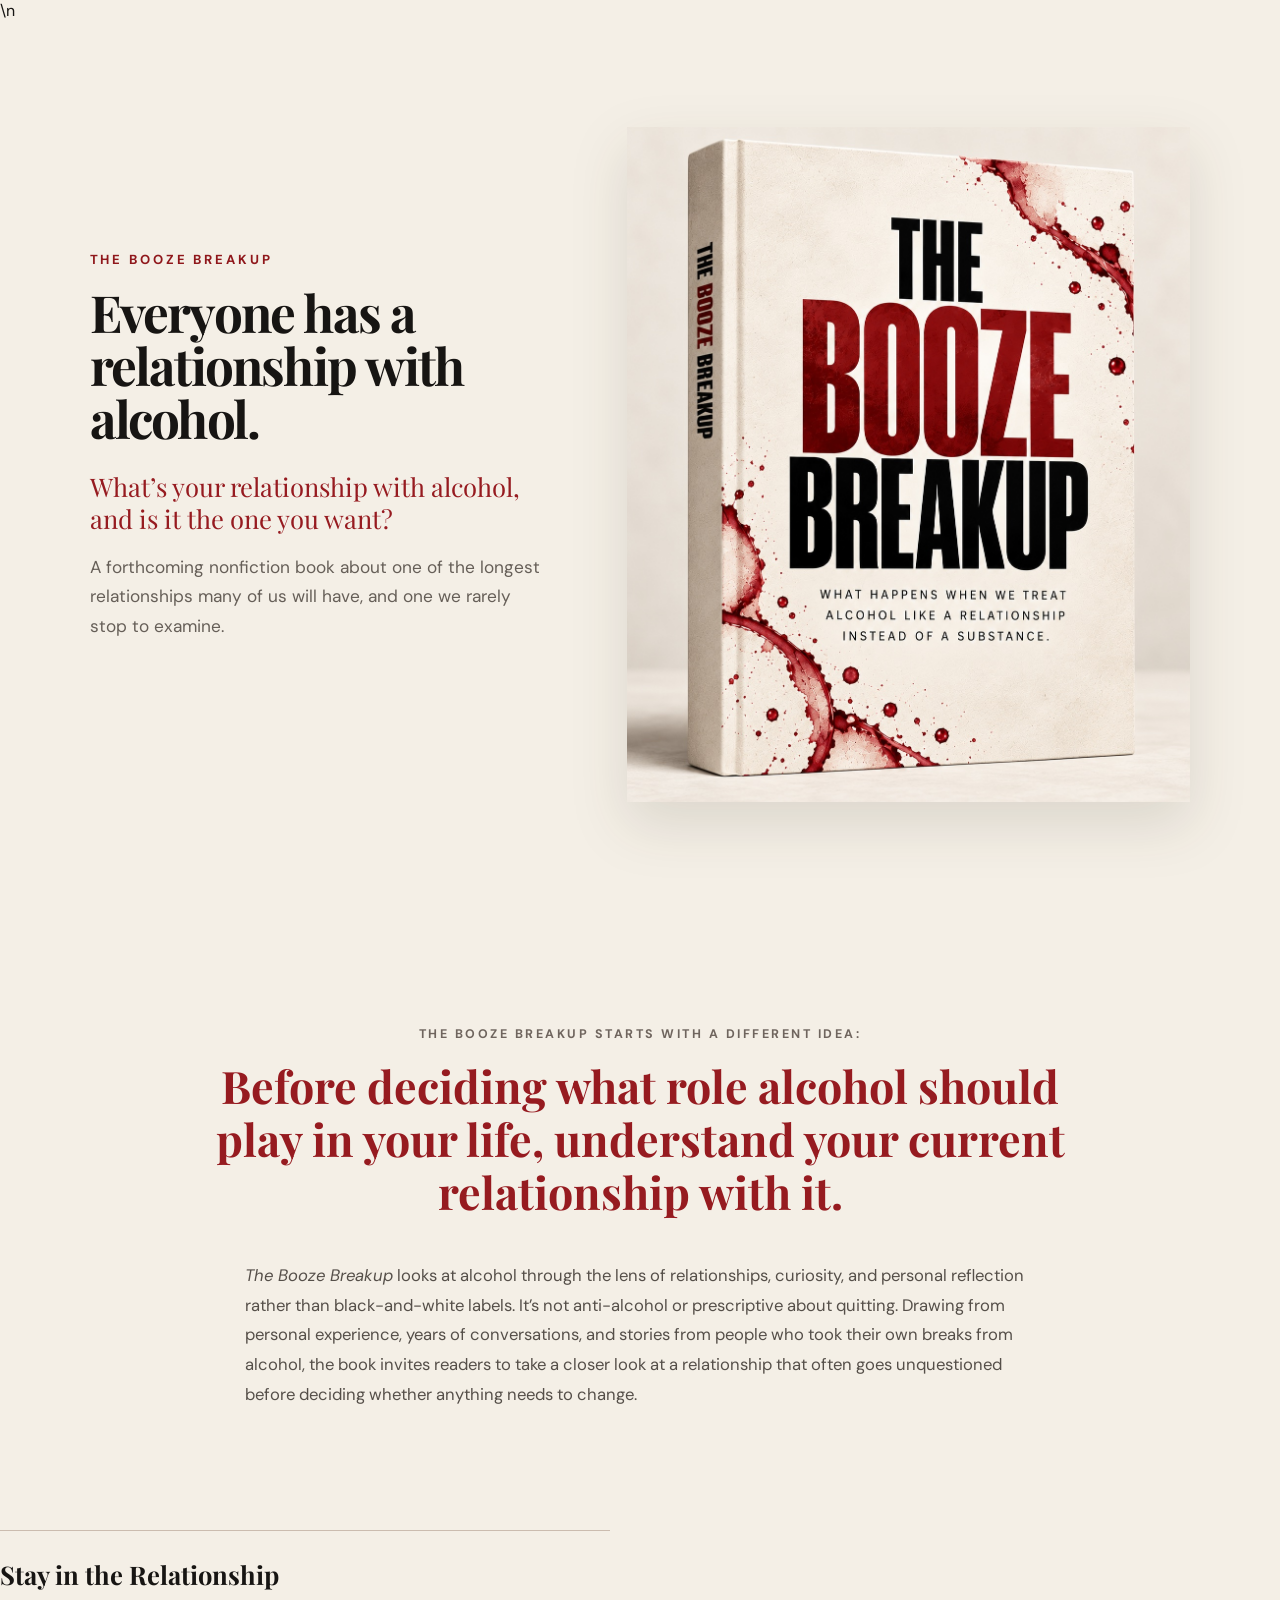
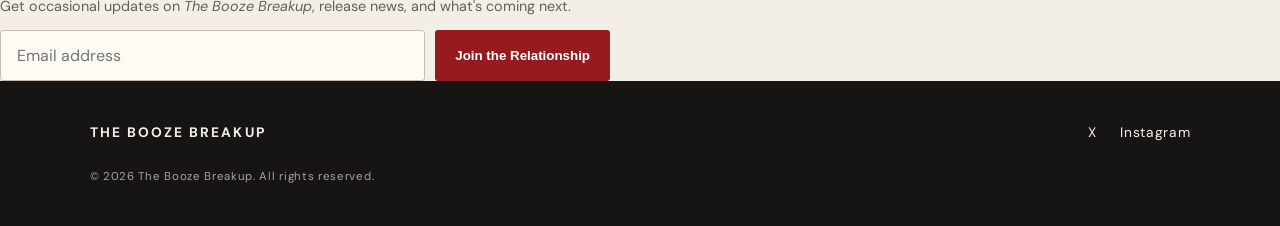
==== index.html @ 7f56605a "Add files via upload" ====
<!doctype html>
<html lang="en">
<head>
  <meta charset="utf-8">
  <meta name="viewport" content="width=device-width,initial-scale=1">
  <meta name="description" content="The Booze Breakup - What Happens When We Treat Alcohol Like a Relationship Instead of a Substance">
  <title>The Booze Breakup</title>
  <link rel="preconnect" href="https://fonts.googleapis.com">
  <link rel="preconnect" href="https://fonts.gstatic.com" crossorigin>
  <link href="https://fonts.googleapis.com/css2?family=DM+Sans:wght@400;500;600;700&family=Playfair+Display:ital,wght@0,600;1,600&display=swap" rel="stylesheet">
  <link rel="icon" type="image/png" href="favicon.png">\n  <link rel="stylesheet" href="styles.css">
</head>
<body>
  <main>
    <section class="hero">
      <div class="copy">
        <div class="eyebrow">THE BOOZE BREAKUP</div>
        <h1>Everyone has a relationship with alcohol.</h1>
        <p class="hero-question">What’s your relationship with alcohol, and is it the one you want?</p>
        <p class="dek">A forthcoming nonfiction book about one of the longest relationships many of us will have, and one we rarely stop to examine.</p>

      </div>

      <div class="bookwrap">
        <img src="book.jpg" alt="The Booze Breakup book concept">
      </div>
    </section>

    <section class="about">
      <div class="about-kicker">THE BOOZE BREAKUP STARTS WITH A DIFFERENT IDEA:</div>
      <h2>Before deciding what role alcohol should play in your life, understand your current relationship with it.</h2>
      <div class="bodycopy">
        <p><em>The Booze Breakup</em> looks at alcohol through the lens of relationships, curiosity, and personal reflection rather than black-and-white labels. It’s not anti-alcohol or prescriptive about quitting. Drawing from personal experience, years of conversations, and stories from people who took their own breaks from alcohol, the book invites readers to take a closer look at a relationship that often goes unquestioned before deciding whether anything needs to change.</p>
      </div>
    </section>

    <section class="signup-section">
      <div class="signup">
        <h2>Stay in the Relationship</h2>
        <p>Get occasional updates on <em>The Booze Breakup</em>, release news, and what's coming next.</p>
        <form id="signup-form" action="https://assets.mailerlite.com/jsonp/2660817/forms/199604704153437531/subscribe" method="post">
          <input type="email" name="fields[email]" placeholder="Email address" aria-label="Email address" required>
          <input type="hidden" name="ml-submit" value="1">
          <input type="hidden" name="anticsrf" value="true">
          <button type="submit">Join the Relationship</button>
        </form>
      </div>
    </section>
  </main>

  <footer>
    <div>THE BOOZE BREAKUP</div>
    <nav><a href="https://x.com/theboozebreakup">X</a><a href="https://www.instagram.com/theboozebreakup">Instagram</a></nav>
    <small>© 2026 The Booze Breakup. All rights reserved.</small>
  </footer>

  <script>
    const signupForm = document.getElementById('signup-form');

    signupForm.addEventListener('submit', async function (event) {
      event.preventDefault();

      const button = signupForm.querySelector('button[type="submit"]');
      button.disabled = true;
      button.textContent = 'Joining...';

      try {
        await fetch(signupForm.action, {
          method: 'POST',
          body: new FormData(signupForm),
          mode: 'no-cors'
        });

        window.location.href = '/success.html';
      } catch (error) {
        button.disabled = false;
        button.textContent = 'Join the Relationship';
        alert('Something went wrong. Please try again.');
      }
    });
  </script>
</body>
</html>
---- styles.css ----
*{box-sizing:border-box}html,body{margin:0}body{background:#f4efe6;color:#171513;font-family:'DM Sans',sans-serif}.hero{min-height:100vh;max-width:1440px;margin:auto;padding:64px 7vw 72px;display:grid;grid-template-columns:.9fr 1.1fr;align-items:center;gap:6vw}.copy{max-width:610px}.eyebrow{font-size:.82rem;font-weight:700;letter-spacing:.22em;color:#8f171b;margin-bottom:18px}.hero h1{font-family:'Playfair Display',serif;font-size:clamp(2.5rem,4vw,4.15rem);line-height:1.04;letter-spacing:-.035em;margin:0 0 24px}.dek{color:#665f58;max-width:590px;font-size:1.08rem;line-height:1.7;margin:0 0 42px}.bookwrap{text-align:center}.bookwrap img{width:min(100%,650px);max-height:82vh;object-fit:contain;filter:drop-shadow(0 22px 28px rgba(45,31,20,.12))}.signup{border-top:1px solid #cbbcaf;padding-top:26px;max-width:610px}.signup h2{font-family:'Playfair Display',serif;font-size:1.6rem;margin:0 0 6px}.signup p{color:#665f58;margin:0 0 15px;font-size:.9rem;white-space:nowrap}.signup form{display:flex;gap:10px}.signup input{flex:1;min-width:0;padding:14px 16px;border:1px solid #cbbcaf;background:#fffaf3;border-radius:3px;font:inherit}.signup input:focus{outline:2px solid rgba(150,27,32,.22);border-color:#961b20}.signup button{padding:14px 20px;border:0;border-radius:3px;background:#961b20;color:white;font-weight:700;cursor:pointer;white-space:nowrap}.about{padding:105px 7vw 120px;max-width:1040px;margin:auto;text-align:center}
.about-intro {
  font-size: 1.05rem;
  margin: 0 0 18px;
  color: #4b423d;
}
.about h2{font-family:'Playfair Display',serif;color:#961b20;font-size:clamp(2rem,4vw,3.35rem);line-height:1.18;margin:0 auto 42px;max-width:1040px}.bodycopy{max-width:790px;margin:0 auto;text-align:left;color:#554f49;line-height:1.8;font-size:1.04rem}.bodycopy p{margin:0 0 22px}.bodycopy p:last-child{margin-bottom:0}footer{background:#171513;color:#f4efe6;padding:42px 7vw;display:flex;align-items:center;gap:28px;flex-wrap:wrap;font-size:.86rem;letter-spacing:.05em}footer>div{font-weight:700;letter-spacing:.15em;margin-right:auto}footer nav{display:flex;gap:24px}footer a{color:#f4efe6;text-decoration:none}footer small{width:100%;color:#aaa29a}@media(max-width:900px){.signup p{white-space:normal}}@media(max-width:800px){.hero{grid-template-columns:1fr;padding:44px 24px 60px;gap:30px}.bookwrap{grid-row:1}.copy{grid-row:2;max-width:none}.bookwrap img{max-height:54vh}.hero h1{font-size:clamp(2.45rem,11vw,4rem)}.signup form{flex-direction:column}.signup p{white-space:normal}.about{padding:72px 24px 82px}.bodycopy{max-width:790px}footer{padding:38px 24px}}

@media(max-width:800px){.desktop-break{display:none}}

@media(min-width:801px){.about{max-width:1240px}.about h2{max-width:1240px;font-size:clamp(2rem,3.5vw,3.2rem)}.question-line{display:block;white-space:nowrap}}
@media(max-width:800px){.question-line{display:inline}.question-line+ .question-line:before{content:" "}}

/* V9: refined three-tier hero */
.hero-question{
  font-family:'Playfair Display',serif;
  color:#961b20;
  font-size:clamp(1.35rem,2vw,1.85rem);
  line-height:1.28;
  margin:0 0 18px;
  max-width:590px;
}
.about h2{max-width:900px}
@media(max-width:800px){
  .hero-question{font-size:clamp(1.3rem,6vw,1.7rem)}
}

/* V13: section-two eyebrow */
.about-kicker{font-size:.78rem;font-weight:700;letter-spacing:.2em;color:#6f655e;margin:0 0 18px;text-transform:uppercase}
@media(max-width:800px){.about-kicker{font-size:.72rem;line-height:1.5;margin-bottom:14px}}


/* Mobile refinement: preserves desktop layout */
@media(max-width:800px){
  .hero h1{
    font-size:clamp(2.15rem,9.5vw,3.35rem);
    line-height:1.02;
  }

  .hero-question{
    font-size:clamp(1.18rem,5.25vw,1.48rem);
    line-height:1.3;
  }

  .about h2{
    font-size:clamp(1.75rem,8.4vw,2.65rem);
    line-height:1.16;
    margin-bottom:32px;
  }

  .bodycopy{
    font-size:.96rem;
    line-height:1.65;
  }

  footer{
    gap:20px;
  }

  footer>div{
    width:100%;
    margin-right:0;
  }

  footer nav{
    gap:22px;
  }
}
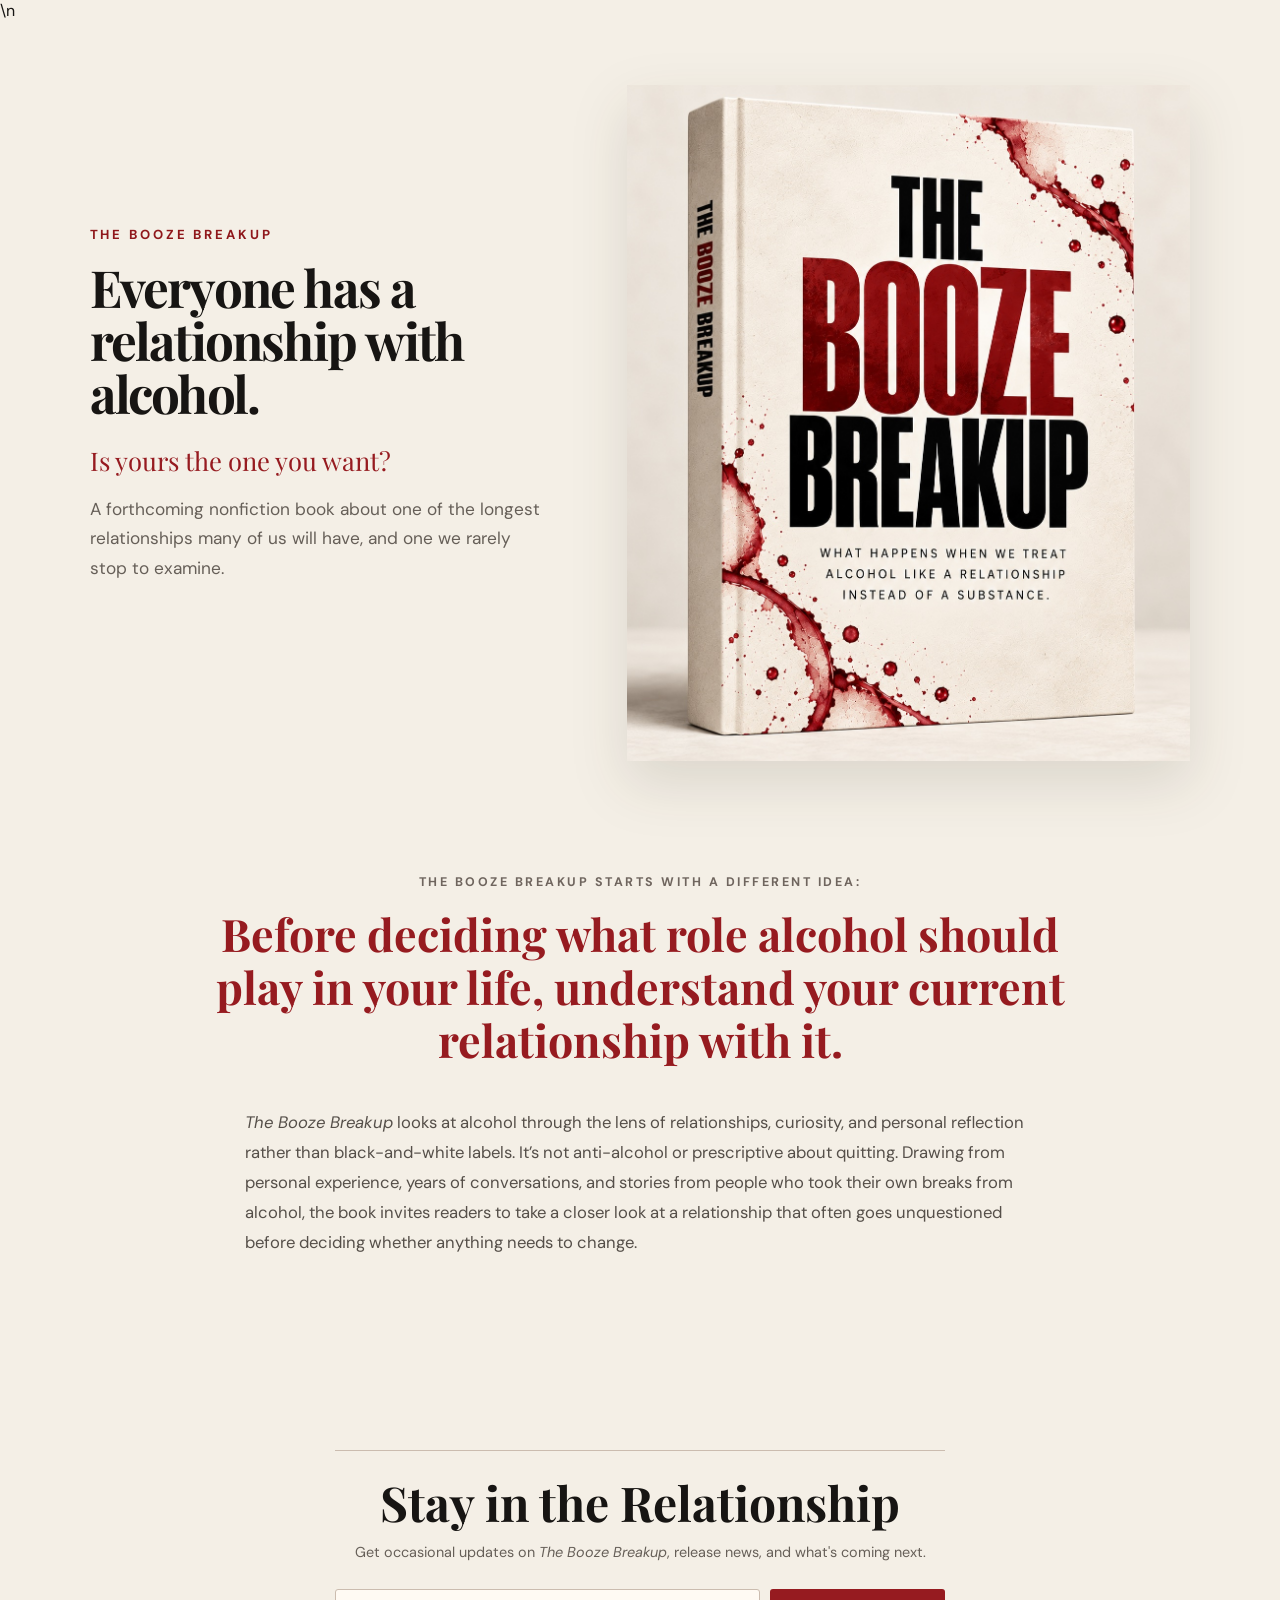
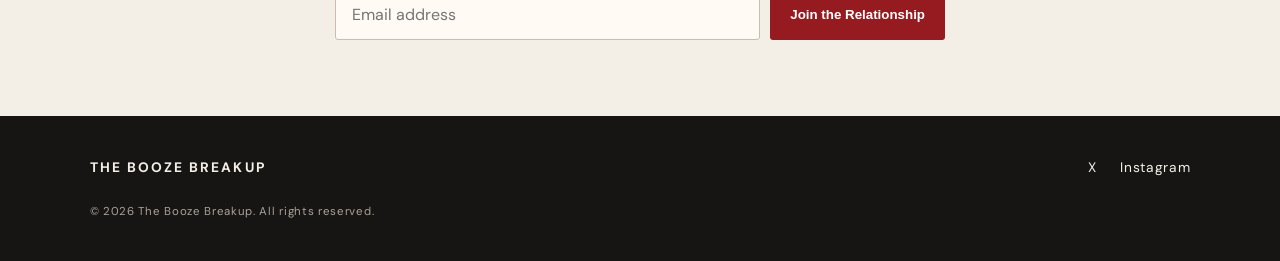
==== commit 62032c1f: "Add files via upload" ====
--- a/index.html
+++ b/index.html
@@ -16,7 +16,7 @@
       <div class="copy">
         <div class="eyebrow">THE BOOZE BREAKUP</div>
         <h1>Everyone has a relationship with alcohol.</h1>
-        <p class="hero-question">What’s your relationship with alcohol, and is it the one you want?</p>
+        <p class="hero-question">Is yours the one you want?</p>
         <p class="dek">A forthcoming nonfiction book about one of the longest relationships many of us will have, and one we rarely stop to examine.</p>
 
       </div>
--- a/styles.css
+++ b/styles.css
@@ -30,6 +30,20 @@
 @media(max-width:800px){.about-kicker{font-size:.72rem;line-height:1.5;margin-bottom:14px}}
 
 
+
+
+/* Reduce the desktop gap between the hero and second section */
+@media(min-width:801px){
+  .hero{
+    min-height:auto;
+    padding-bottom:54px;
+  }
+
+  .about{
+    padding-top:54px;
+  }
+}
+
 /* Mobile refinement: preserves desktop layout */
 @media(max-width:800px){
   .hero h1{
@@ -66,3 +80,122 @@
     gap:22px;
   }
 }
+
+
+/* Final signup section after the explanatory section */
+.signup-section{
+  padding:72px 24px 76px;
+  border-top:1px solid #cfc3b3;
+}
+
+.signup-section .signup{
+  width:min(760px,100%);
+  margin:0 auto;
+  text-align:center;
+}
+
+.signup-section .signup h2{
+  margin:0 0 14px;
+  font-size:clamp(2rem,4vw,3rem);
+  line-height:1.08;
+}
+
+.signup-section .signup p{
+  margin:0 auto 28px;
+  max-width:680px;
+}
+
+.signup-section .signup form{
+  width:min(620px,100%);
+  margin:0 auto;
+}
+
+@media(max-width:800px){
+  .signup-section{
+    padding:54px 24px 60px;
+  }
+
+  .signup-section .signup{
+    width:100%;
+    padding:0;
+  }
+
+  .signup-section .signup h2{
+    font-size:2rem;
+    line-height:1.08;
+    margin-bottom:14px;
+  }
+
+  .signup-section .signup p{
+    font-size:.98rem;
+    line-height:1.5;
+    margin-bottom:24px;
+  }
+
+  .signup-section .signup form{
+    width:100%;
+  }
+
+  .signup-section .signup input,
+  .signup-section .signup button{
+    width:100%;
+  }
+}
+
+
+/* Spacing cleanup */
+.signup-section{
+  border-top:0;
+}
+
+@media(max-width:800px){
+  /* Bring major sections closer together */
+  .hero{
+    padding-bottom:34px;
+  }
+
+  .about{
+    padding-top:34px;
+    padding-bottom:44px;
+  }
+
+  /* One divider only, with tighter transition into signup */
+  .signup-section{
+    border-top:0;
+    padding:36px 24px 72px;
+  }
+
+  .signup-section .signup{
+    border-top:1px solid #cfc3b3;
+    padding-top:34px;
+  }
+
+  /* Slightly more breathing room before footer */
+  .signup-section .signup form{
+    margin-bottom:10px;
+  }
+}
+
+
+/* Mobile typography refinement */
+@media(max-width:800px){
+  .hero h1{
+    font-size:clamp(2rem,8.5vw,3rem);
+    line-height:1.01;
+  }
+
+  .hero-question{
+    font-size:clamp(1.08rem,4.7vw,1.34rem);
+    line-height:1.28;
+  }
+
+  .about h2{
+    font-size:clamp(1.55rem,7.25vw,2.25rem);
+    line-height:1.14;
+  }
+
+  .signup-section .signup h2{
+    font-size:clamp(1.72rem,7.4vw,2rem);
+    white-space:nowrap;
+  }
+}
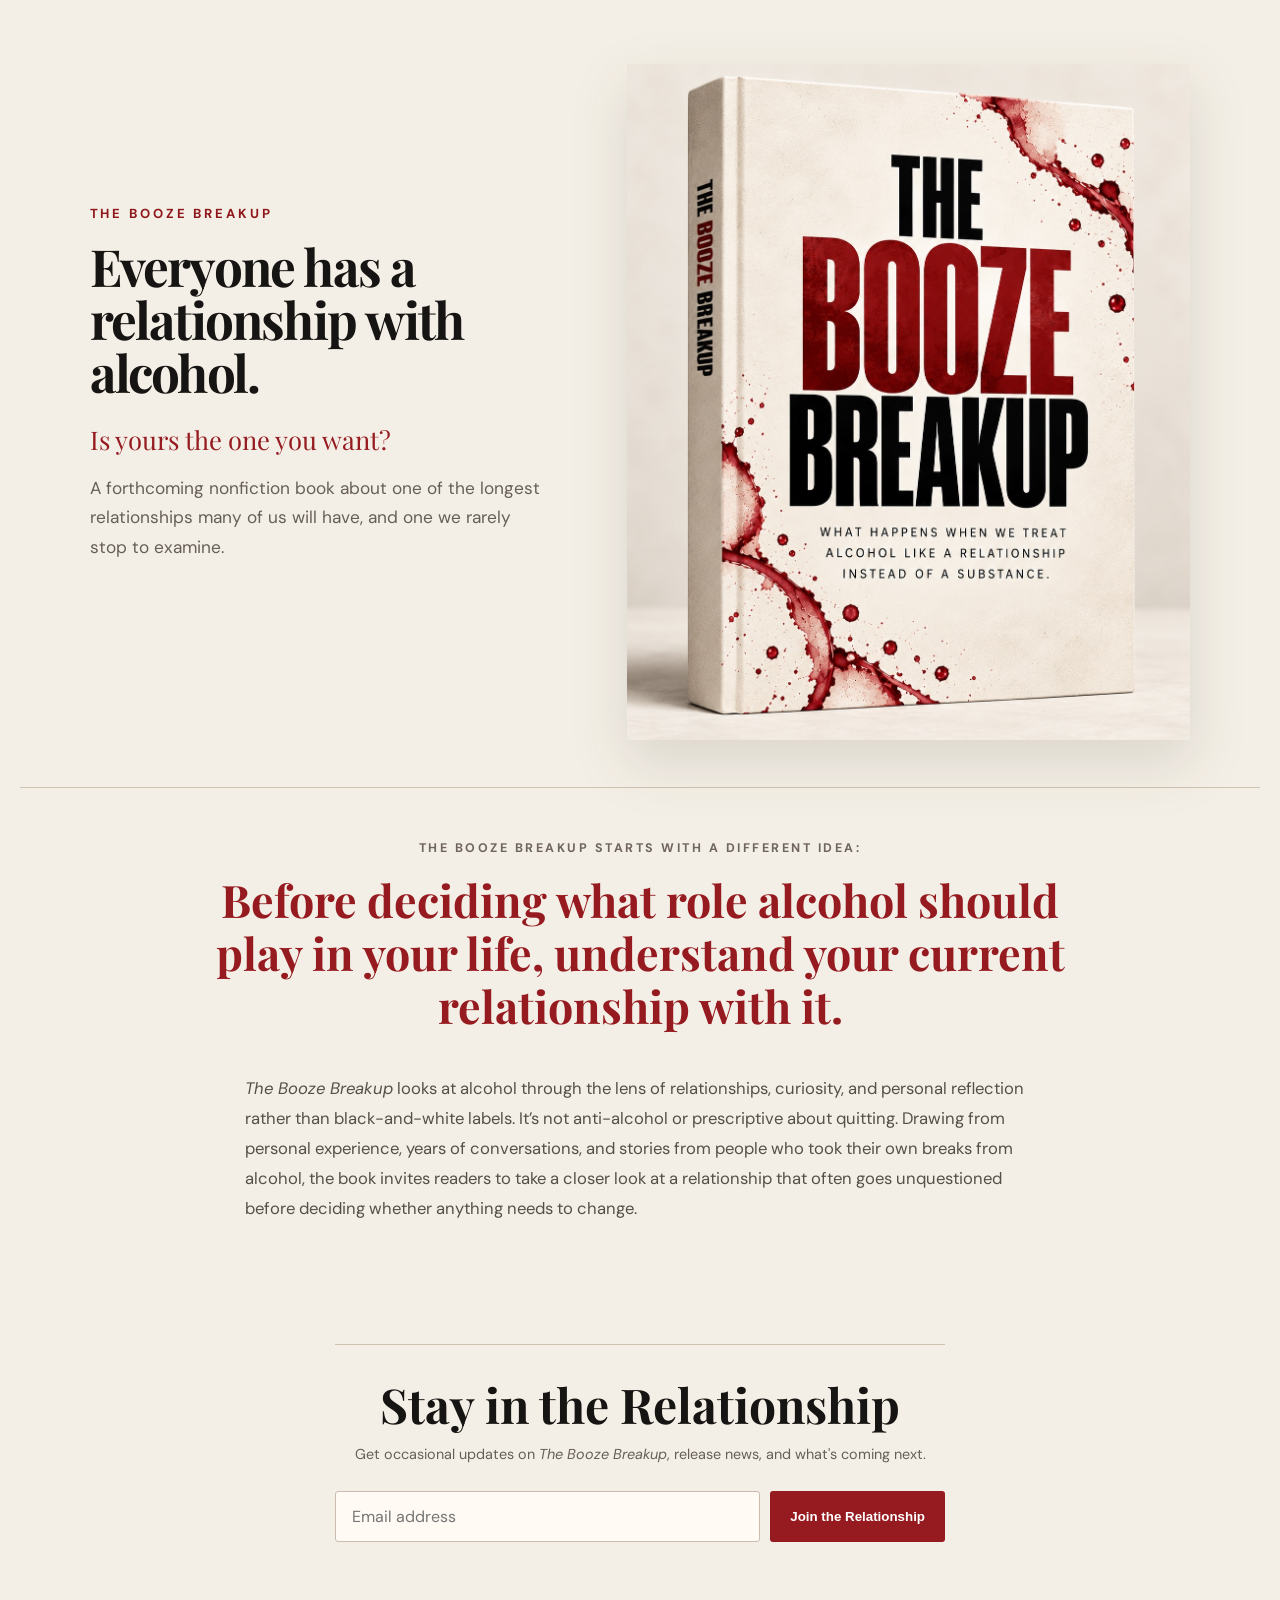
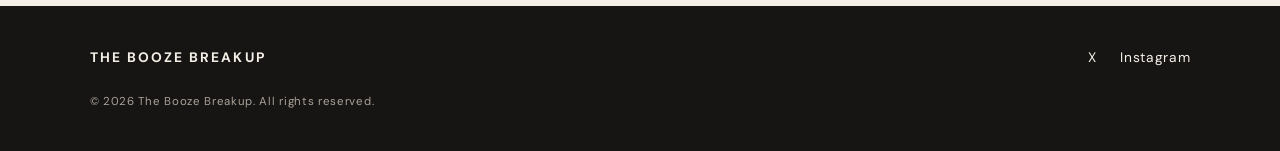
==== commit 4b1d6efa: "Add files via upload" ====
--- a/index.html
+++ b/index.html
@@ -8,7 +8,8 @@
   <link rel="preconnect" href="https://fonts.googleapis.com">
   <link rel="preconnect" href="https://fonts.gstatic.com" crossorigin>
   <link href="https://fonts.googleapis.com/css2?family=DM+Sans:wght@400;500;600;700&family=Playfair+Display:ital,wght@0,600;1,600&display=swap" rel="stylesheet">
-  <link rel="icon" type="image/png" href="favicon.png">\n  <link rel="stylesheet" href="styles.css">
+  <link rel="icon" type="image/png" href="favicon.png">
+  <link rel="stylesheet" href="styles.css">
 </head>
 <body>
   <main>
--- a/styles.css
+++ b/styles.css
@@ -199,3 +199,91 @@
     white-space:nowrap;
   }
 }
+
+/* V15: tighter editorial rhythm and clearer section breaks */
+.about{
+  border-top:1px solid #cfc3b3;
+}
+
+@media(min-width:801px){
+  .hero{
+    padding-bottom:42px;
+  }
+  .about{
+    padding-top:52px;
+    padding-bottom:72px;
+  }
+  .signup-section{
+    padding-top:48px;
+    padding-bottom:64px;
+  }
+  .signup-section .signup{
+    border-top:1px solid #cfc3b3;
+    padding-top:34px;
+  }
+}
+
+@media(max-width:800px){
+  .hero{
+    min-height:auto;
+    padding:34px 24px 30px;
+    gap:24px;
+  }
+  .bookwrap img{
+    max-height:52vh;
+  }
+  .eyebrow{
+    margin-bottom:14px;
+  }
+  .hero h1{
+    font-size:clamp(1.8rem,7.1vw,2.15rem);
+    line-height:1.04;
+    margin-bottom:18px;
+    letter-spacing:-.03em;
+  }
+  .hero-question{
+    font-size:clamp(1.08rem,4.7vw,1.3rem);
+    margin-bottom:18px;
+  }
+  .dek{
+    font-size:.96rem;
+    line-height:1.58;
+    margin-bottom:0;
+  }
+  .about{
+    padding:30px 24px 38px;
+  }
+  .about-kicker{
+    margin-bottom:14px;
+  }
+  .about h2{
+    font-size:clamp(1.45rem,5.9vw,1.85rem);
+    line-height:1.13;
+    margin-bottom:26px;
+    max-width:700px;
+  }
+  .bodycopy{
+    font-size:.91rem;
+    line-height:1.56;
+  }
+  .signup-section{
+    padding:0 24px 54px;
+  }
+  .signup-section .signup{
+    border-top:1px solid #cfc3b3;
+    padding-top:30px;
+  }
+  .signup-section .signup h2{
+    font-size:clamp(1.65rem,6.8vw,1.95rem);
+    margin-bottom:10px;
+  }
+  .signup-section .signup p{
+    font-size:.91rem;
+    line-height:1.42;
+    margin-bottom:20px;
+  }
+  footer{
+    padding-top:42px;
+    padding-bottom:50px;
+  }
+}
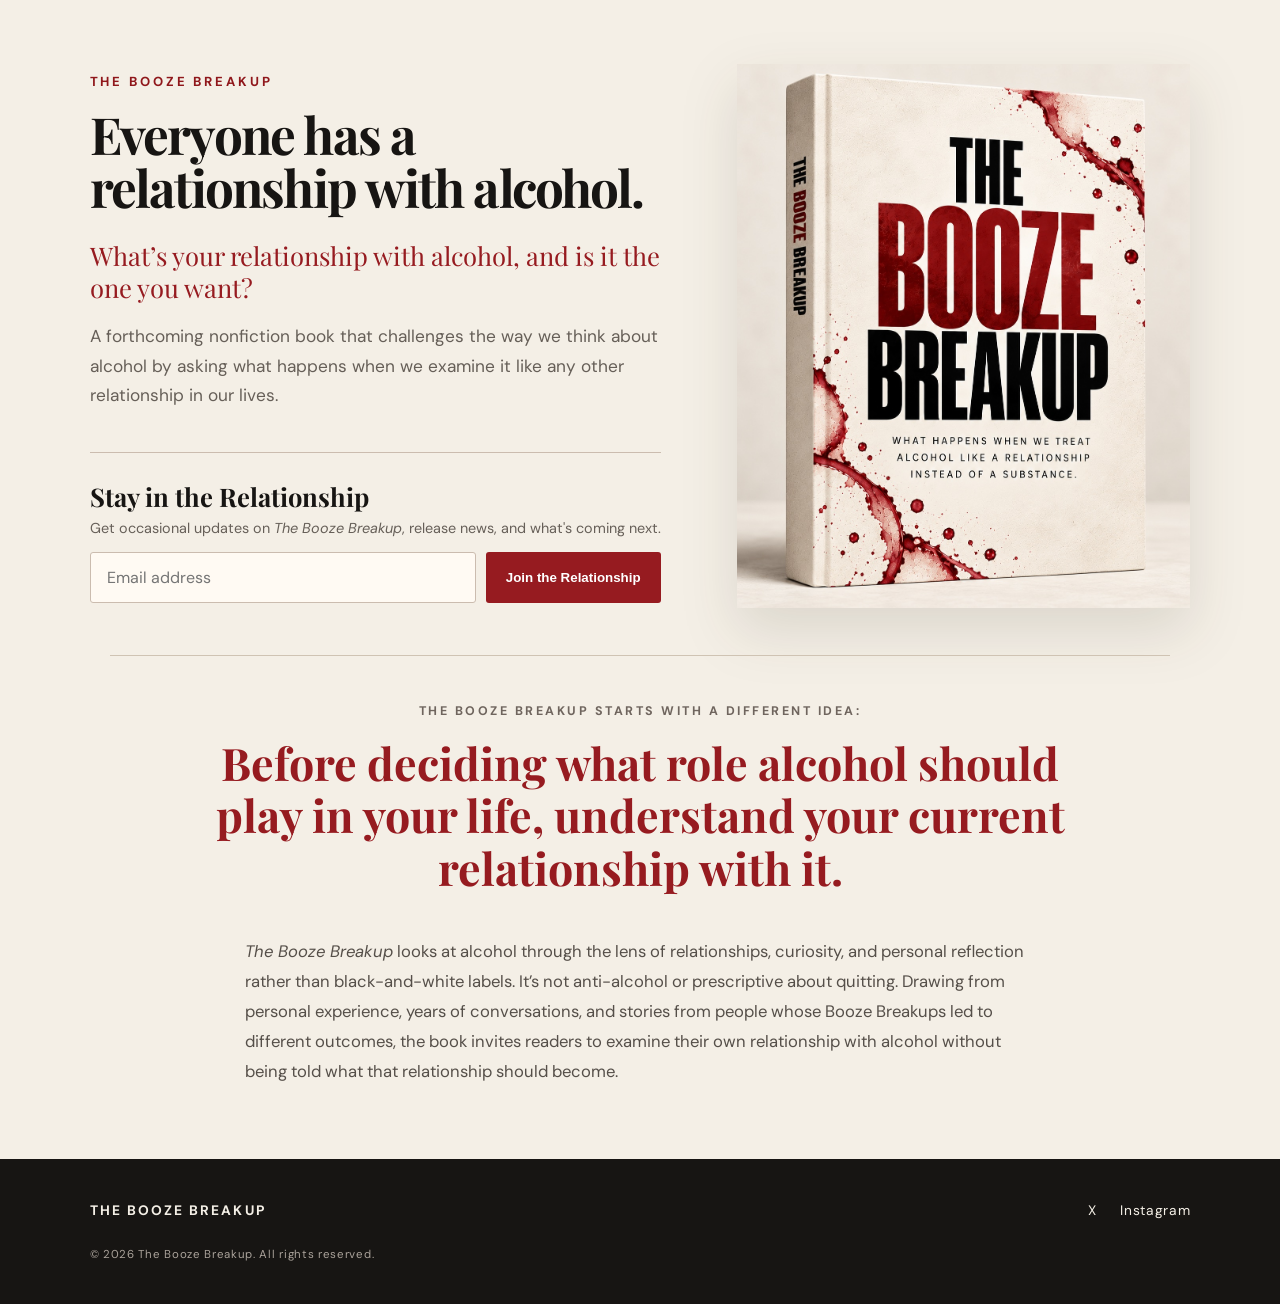
==== commit d069ca04: "Add files via upload" ====
--- a/index.html
+++ b/index.html
@@ -17,9 +17,19 @@
       <div class="copy">
         <div class="eyebrow">THE BOOZE BREAKUP</div>
         <h1>Everyone has a relationship with alcohol.</h1>
-        <p class="hero-question">Is yours the one you want?</p>
-        <p class="dek">A forthcoming nonfiction book about one of the longest relationships many of us will have, and one we rarely stop to examine.</p>
+        <p class="hero-question">What’s your relationship with alcohol, and is it the one you want?</p>
+        <p class="dek">A forthcoming nonfiction book that challenges the way we think about alcohol by asking what happens when we examine it like any other relationship in our lives.</p>
 
+        <div class="signup">
+          <h2>Stay in the Relationship</h2>
+          <p>Get occasional updates on <em>The Booze Breakup</em>, release news, and what's coming next.</p>
+          <form id="signup-form" action="https://assets.mailerlite.com/jsonp/2660817/forms/199604704153437531/subscribe" method="post">
+            <input type="email" name="fields[email]" placeholder="Email address" aria-label="Email address" required>
+            <input type="hidden" name="ml-submit" value="1">
+            <input type="hidden" name="anticsrf" value="true">
+            <button type="submit">Join the Relationship</button>
+          </form>
+        </div>
       </div>
 
       <div class="bookwrap">
@@ -31,20 +41,7 @@
       <div class="about-kicker">THE BOOZE BREAKUP STARTS WITH A DIFFERENT IDEA:</div>
       <h2>Before deciding what role alcohol should play in your life, understand your current relationship with it.</h2>
       <div class="bodycopy">
-        <p><em>The Booze Breakup</em> looks at alcohol through the lens of relationships, curiosity, and personal reflection rather than black-and-white labels. It’s not anti-alcohol or prescriptive about quitting. Drawing from personal experience, years of conversations, and stories from people who took their own breaks from alcohol, the book invites readers to take a closer look at a relationship that often goes unquestioned before deciding whether anything needs to change.</p>
-      </div>
-    </section>
-
-    <section class="signup-section">
-      <div class="signup">
-        <h2>Stay in the Relationship</h2>
-        <p>Get occasional updates on <em>The Booze Breakup</em>, release news, and what's coming next.</p>
-        <form id="signup-form" action="https://assets.mailerlite.com/jsonp/2660817/forms/199604704153437531/subscribe" method="post">
-          <input type="email" name="fields[email]" placeholder="Email address" aria-label="Email address" required>
-          <input type="hidden" name="ml-submit" value="1">
-          <input type="hidden" name="anticsrf" value="true">
-          <button type="submit">Join the Relationship</button>
-        </form>
+        <p><em>The Booze Breakup</em> looks at alcohol through the lens of relationships, curiosity, and personal reflection rather than black-and-white labels. It’s not anti-alcohol or prescriptive about quitting. Drawing from personal experience, years of conversations, and stories from people whose Booze Breakups led to different outcomes, the book invites readers to examine their own relationship with alcohol without being told what that relationship should become.</p>
       </div>
     </section>
   </main>
@@ -57,21 +54,17 @@
 
   <script>
     const signupForm = document.getElementById('signup-form');
-
     signupForm.addEventListener('submit', async function (event) {
       event.preventDefault();
-
       const button = signupForm.querySelector('button[type="submit"]');
       button.disabled = true;
       button.textContent = 'Joining...';
-
       try {
         await fetch(signupForm.action, {
           method: 'POST',
           body: new FormData(signupForm),
           mode: 'no-cors'
         });
-
         window.location.href = '/success.html';
       } catch (error) {
         button.disabled = false;
--- a/styles.css
+++ b/styles.css
@@ -287,3 +287,77 @@
     padding-bottom:50px;
   }
 }
+
+/* V16: final spacing and divider refinement */
+@media(max-width:800px){
+  .hero{
+    padding-bottom:18px;
+  }
+
+  .about{
+    position:relative;
+    border-top:0;
+    padding-top:42px;
+    padding-bottom:28px;
+  }
+
+  .about::before{
+    content:"";
+    position:absolute;
+    top:0;
+    left:24px;
+    right:24px;
+    height:1px;
+    background:#cfc3b3;
+  }
+
+  .about-kicker{
+    margin-bottom:12px;
+  }
+
+  .about h2{
+    font-size:clamp(1.38rem,5.45vw,1.72rem);
+    line-height:1.12;
+    margin-bottom:20px;
+  }
+
+  .bodycopy{
+    font-size:.91rem;
+    line-height:1.56;
+  }
+
+  .signup-section{
+    padding:24px 24px 42px;
+  }
+
+  .signup-section .signup{
+    padding-top:26px;
+  }
+
+  .signup-section .signup form{
+    margin-bottom:0;
+  }
+
+  footer{
+    padding-top:40px;
+    padding-bottom:46px;
+  }
+}
+
+@media(min-width:801px){
+  .about{
+    position:relative;
+    border-top:0;
+    padding-top:48px;
+  }
+
+  .about::before{
+    content:"";
+    position:absolute;
+    top:0;
+    left:7vw;
+    right:7vw;
+    height:1px;
+    background:#cfc3b3;
+  }
+}
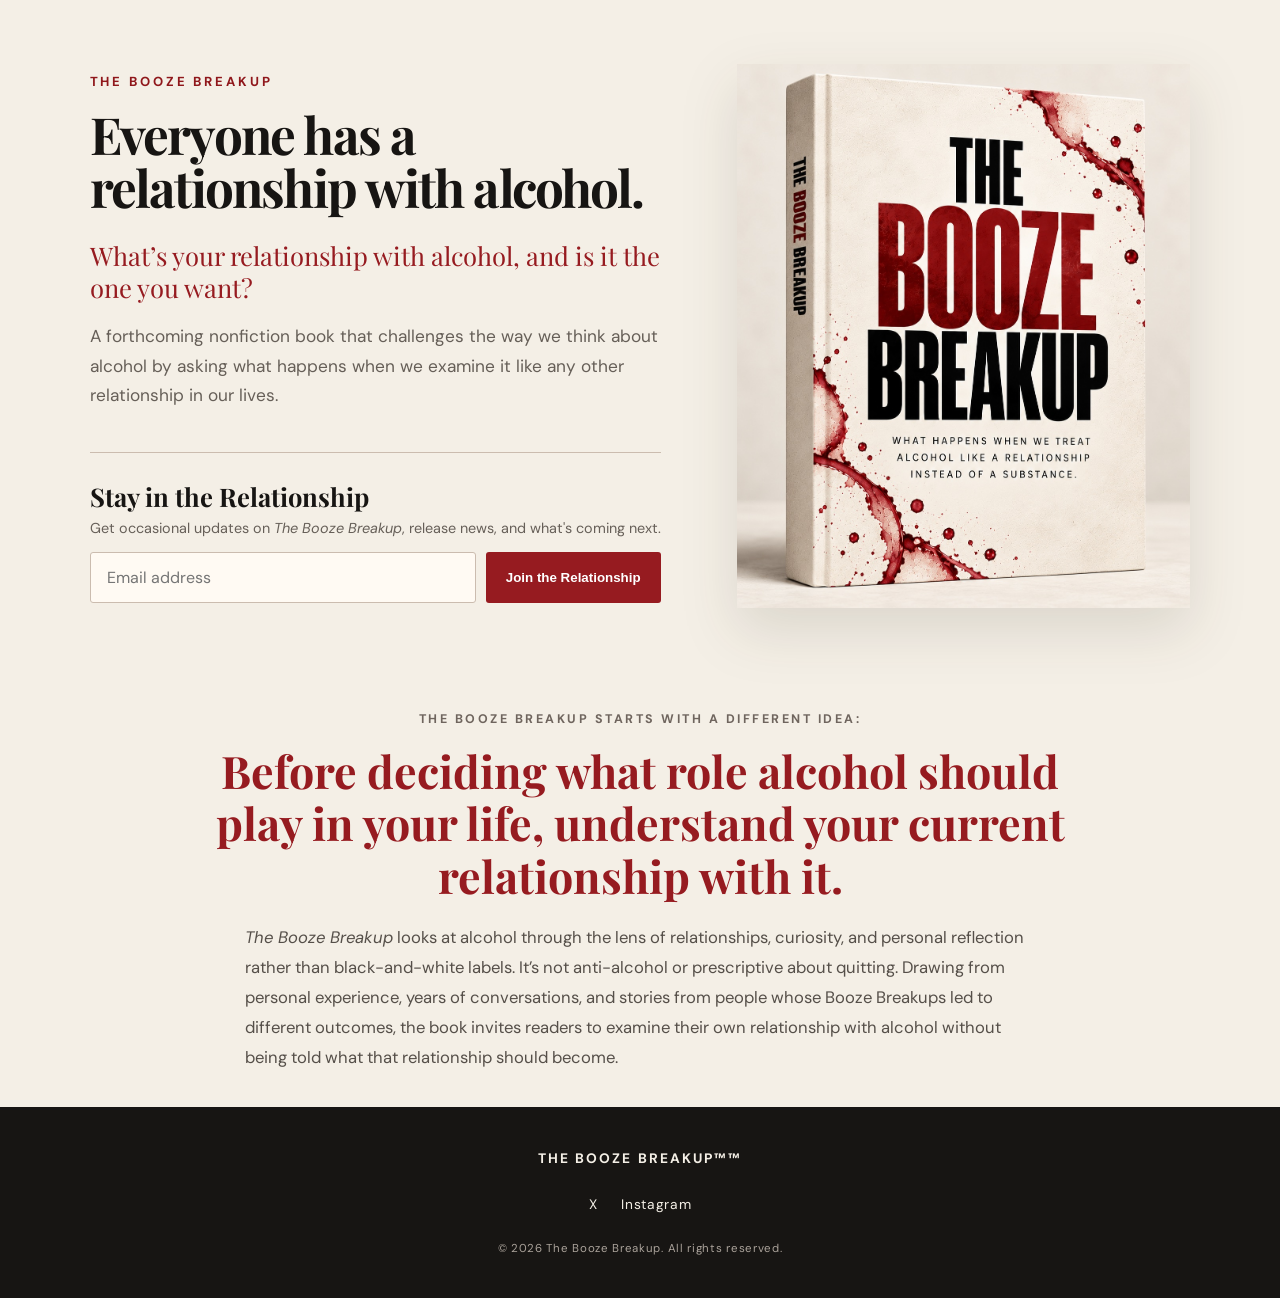
==== commit 354d2362: "Add files via upload" ====
--- a/index.html
+++ b/index.html
@@ -20,10 +20,10 @@
         <p class="hero-question">What’s your relationship with alcohol, and is it the one you want?</p>
         <p class="dek">A forthcoming nonfiction book that challenges the way we think about alcohol by asking what happens when we examine it like any other relationship in our lives.</p>
 
-        <div class="signup">
+        <div class="signup signup-desktop">
           <h2>Stay in the Relationship</h2>
           <p>Get occasional updates on <em>The Booze Breakup</em>, release news, and what's coming next.</p>
-          <form id="signup-form" action="https://assets.mailerlite.com/jsonp/2660817/forms/199604704153437531/subscribe" method="post">
+          <form class="signup-form" action="https://assets.mailerlite.com/jsonp/2660817/forms/199604704153437531/subscribe" method="post">
             <input type="email" name="fields[email]" placeholder="Email address" aria-label="Email address" required>
             <input type="hidden" name="ml-submit" value="1">
             <input type="hidden" name="anticsrf" value="true">
@@ -46,31 +46,46 @@
     </section>
   </main>
 
+  <section class="mobile-signup-section">
+    <div class="signup signup-mobile">
+      <h2>Stay in the Relationship</h2>
+      <p>Get occasional updates on <em>The Booze Breakup</em>, release news, and what's coming next.</p>
+      <form class="signup-form" action="https://assets.mailerlite.com/jsonp/2660817/forms/199604704153437531/subscribe" method="post">
+        <input type="email" name="fields[email]" placeholder="Email address" aria-label="Email address" required>
+        <input type="hidden" name="ml-submit" value="1">
+        <input type="hidden" name="anticsrf" value="true">
+        <button type="submit">Join the Relationship</button>
+      </form>
+    </div>
+  </section>
+
+
   <footer>
-    <div>THE BOOZE BREAKUP</div>
+    <div>THE BOOZE BREAKUP™™</div>
     <nav><a href="https://x.com/theboozebreakup">X</a><a href="https://www.instagram.com/theboozebreakup">Instagram</a></nav>
     <small>© 2026 The Booze Breakup. All rights reserved.</small>
   </footer>
 
   <script>
-    const signupForm = document.getElementById('signup-form');
-    signupForm.addEventListener('submit', async function (event) {
-      event.preventDefault();
-      const button = signupForm.querySelector('button[type="submit"]');
-      button.disabled = true;
-      button.textContent = 'Joining...';
-      try {
-        await fetch(signupForm.action, {
-          method: 'POST',
-          body: new FormData(signupForm),
-          mode: 'no-cors'
-        });
-        window.location.href = '/success.html';
-      } catch (error) {
-        button.disabled = false;
-        button.textContent = 'Join the Relationship';
-        alert('Something went wrong. Please try again.');
-      }
+    document.querySelectorAll('.signup-form').forEach(function (signupForm) {
+      signupForm.addEventListener('submit', async function (event) {
+        event.preventDefault();
+        const button = signupForm.querySelector('button[type="submit"]');
+        button.disabled = true;
+        button.textContent = 'Joining...';
+        try {
+          await fetch(signupForm.action, {
+            method: 'POST',
+            body: new FormData(signupForm),
+            mode: 'no-cors'
+          });
+          window.location.href = '/success.html';
+        } catch (error) {
+          button.disabled = false;
+          button.textContent = 'Join the Relationship';
+          alert('Something went wrong. Please try again.');
+        }
+      });
     });
   </script>
 </body>
--- a/styles.css
+++ b/styles.css
@@ -82,282 +82,88 @@
 }
 
 
-/* Final signup section after the explanatory section */
-.signup-section{
-  padding:72px 24px 76px;
-  border-top:1px solid #cfc3b3;
-}
-
-.signup-section .signup{
-  width:min(760px,100%);
-  margin:0 auto;
-  text-align:center;
-}
-
-.signup-section .signup h2{
-  margin:0 0 14px;
-  font-size:clamp(2rem,4vw,3rem);
-  line-height:1.08;
-}
-
-.signup-section .signup p{
-  margin:0 auto 28px;
-  max-width:680px;
-}
-
-.signup-section .signup form{
-  width:min(620px,100%);
-  margin:0 auto;
-}
-
-@media(max-width:800px){
-  .signup-section{
-    padding:54px 24px 60px;
+/* Desktop section spacing refinement */
+@media (min-width: 801px) {
+  .about {
+    padding-top: 44px;
+    padding-bottom: 34px;
   }
 
-  .signup-section .signup{
-    width:100%;
-    padding:0;
-  }
-
-  .signup-section .signup h2{
-    font-size:2rem;
-    line-height:1.08;
-    margin-bottom:14px;
-  }
-
-  .signup-section .signup p{
-    font-size:.98rem;
-    line-height:1.5;
-    margin-bottom:24px;
-  }
-
-  .signup-section .signup form{
-    width:100%;
-  }
-
-  .signup-section .signup input,
-  .signup-section .signup button{
-    width:100%;
+  .about h2 {
+    margin-bottom: 20px;
   }
 }
 
 
-/* Spacing cleanup */
-.signup-section{
-  border-top:0;
+/* Final responsive layout */
+.mobile-signup-section {
+  display: none;
 }
 
-@media(max-width:800px){
-  /* Bring major sections closer together */
-  .hero{
-    padding-bottom:34px;
+footer {
+  text-align: center;
+  justify-content: center;
+  flex-direction: column;
+  align-items: center;
+}
+
+footer > div {
+  width: 100%;
+  margin-right: 0;
+  text-align: center;
+}
+
+footer nav {
+  justify-content: center;
+}
+
+@media (max-width: 800px) {
+  .signup-desktop {
+    display: none !important;
   }
 
-  .about{
-    padding-top:34px;
-    padding-bottom:44px;
+  .mobile-signup-section {
+    display: block;
+    padding: 48px 24px 56px;
+    border-top: 1px solid rgba(92, 78, 67, .22);
   }
 
-  /* One divider only, with tighter transition into signup */
-  .signup-section{
-    border-top:0;
-    padding:36px 24px 72px;
+  .mobile-signup-section .signup {
+    display: block;
+    max-width: 100%;
+    margin: 0 auto;
   }
 
-  .signup-section .signup{
-    border-top:1px solid #cfc3b3;
-    padding-top:34px;
+  .about {
+    padding-bottom: 48px;
   }
 
-  /* Slightly more breathing room before footer */
-  .signup-section .signup form{
-    margin-bottom:10px;
+  .about h2 {
+    font-size: clamp(1.58rem, 7.4vw, 2.35rem);
+    line-height: 1.16;
+    margin-bottom: 28px;
+  }
+
+  .about .eyebrow {
+    margin-bottom: 22px;
+  }
+
+  footer {
+    text-align: center;
+    align-items: center;
+  }
+
+  footer nav {
+    justify-content: center;
   }
 }
 
-
-/* Mobile typography refinement */
-@media(max-width:800px){
-  .hero h1{
-    font-size:clamp(2rem,8.5vw,3rem);
-    line-height:1.01;
+@media (min-width: 801px) {
+  .signup-desktop {
+    display: block !important;
   }
 
-  .hero-question{
-    font-size:clamp(1.08rem,4.7vw,1.34rem);
-    line-height:1.28;
-  }
-
-  .about h2{
-    font-size:clamp(1.55rem,7.25vw,2.25rem);
-    line-height:1.14;
-  }
-
-  .signup-section .signup h2{
-    font-size:clamp(1.72rem,7.4vw,2rem);
-    white-space:nowrap;
+  .mobile-signup-section {
+    display: none !important;
   }
 }
-
-/* V15: tighter editorial rhythm and clearer section breaks */
-.about{
-  border-top:1px solid #cfc3b3;
-}
-
-@media(min-width:801px){
-  .hero{
-    padding-bottom:42px;
-  }
-  .about{
-    padding-top:52px;
-    padding-bottom:72px;
-  }
-  .signup-section{
-    padding-top:48px;
-    padding-bottom:64px;
-  }
-  .signup-section .signup{
-    border-top:1px solid #cfc3b3;
-    padding-top:34px;
-  }
-}
-
-@media(max-width:800px){
-  .hero{
-    min-height:auto;
-    padding:34px 24px 30px;
-    gap:24px;
-  }
-  .bookwrap img{
-    max-height:52vh;
-  }
-  .eyebrow{
-    margin-bottom:14px;
-  }
-  .hero h1{
-    font-size:clamp(1.8rem,7.1vw,2.15rem);
-    line-height:1.04;
-    margin-bottom:18px;
-    letter-spacing:-.03em;
-  }
-  .hero-question{
-    font-size:clamp(1.08rem,4.7vw,1.3rem);
-    margin-bottom:18px;
-  }
-  .dek{
-    font-size:.96rem;
-    line-height:1.58;
-    margin-bottom:0;
-  }
-  .about{
-    padding:30px 24px 38px;
-  }
-  .about-kicker{
-    margin-bottom:14px;
-  }
-  .about h2{
-    font-size:clamp(1.45rem,5.9vw,1.85rem);
-    line-height:1.13;
-    margin-bottom:26px;
-    max-width:700px;
-  }
-  .bodycopy{
-    font-size:.91rem;
-    line-height:1.56;
-  }
-  .signup-section{
-    padding:0 24px 54px;
-  }
-  .signup-section .signup{
-    border-top:1px solid #cfc3b3;
-    padding-top:30px;
-  }
-  .signup-section .signup h2{
-    font-size:clamp(1.65rem,6.8vw,1.95rem);
-    margin-bottom:10px;
-  }
-  .signup-section .signup p{
-    font-size:.91rem;
-    line-height:1.42;
-    margin-bottom:20px;
-  }
-  footer{
-    padding-top:42px;
-    padding-bottom:50px;
-  }
-}
-
-/* V16: final spacing and divider refinement */
-@media(max-width:800px){
-  .hero{
-    padding-bottom:18px;
-  }
-
-  .about{
-    position:relative;
-    border-top:0;
-    padding-top:42px;
-    padding-bottom:28px;
-  }
-
-  .about::before{
-    content:"";
-    position:absolute;
-    top:0;
-    left:24px;
-    right:24px;
-    height:1px;
-    background:#cfc3b3;
-  }
-
-  .about-kicker{
-    margin-bottom:12px;
-  }
-
-  .about h2{
-    font-size:clamp(1.38rem,5.45vw,1.72rem);
-    line-height:1.12;
-    margin-bottom:20px;
-  }
-
-  .bodycopy{
-    font-size:.91rem;
-    line-height:1.56;
-  }
-
-  .signup-section{
-    padding:24px 24px 42px;
-  }
-
-  .signup-section .signup{
-    padding-top:26px;
-  }
-
-  .signup-section .signup form{
-    margin-bottom:0;
-  }
-
-  footer{
-    padding-top:40px;
-    padding-bottom:46px;
-  }
-}
-
-@media(min-width:801px){
-  .about{
-    position:relative;
-    border-top:0;
-    padding-top:48px;
-  }
-
-  .about::before{
-    content:"";
-    position:absolute;
-    top:0;
-    left:7vw;
-    right:7vw;
-    height:1px;
-    background:#cfc3b3;
-  }
-}
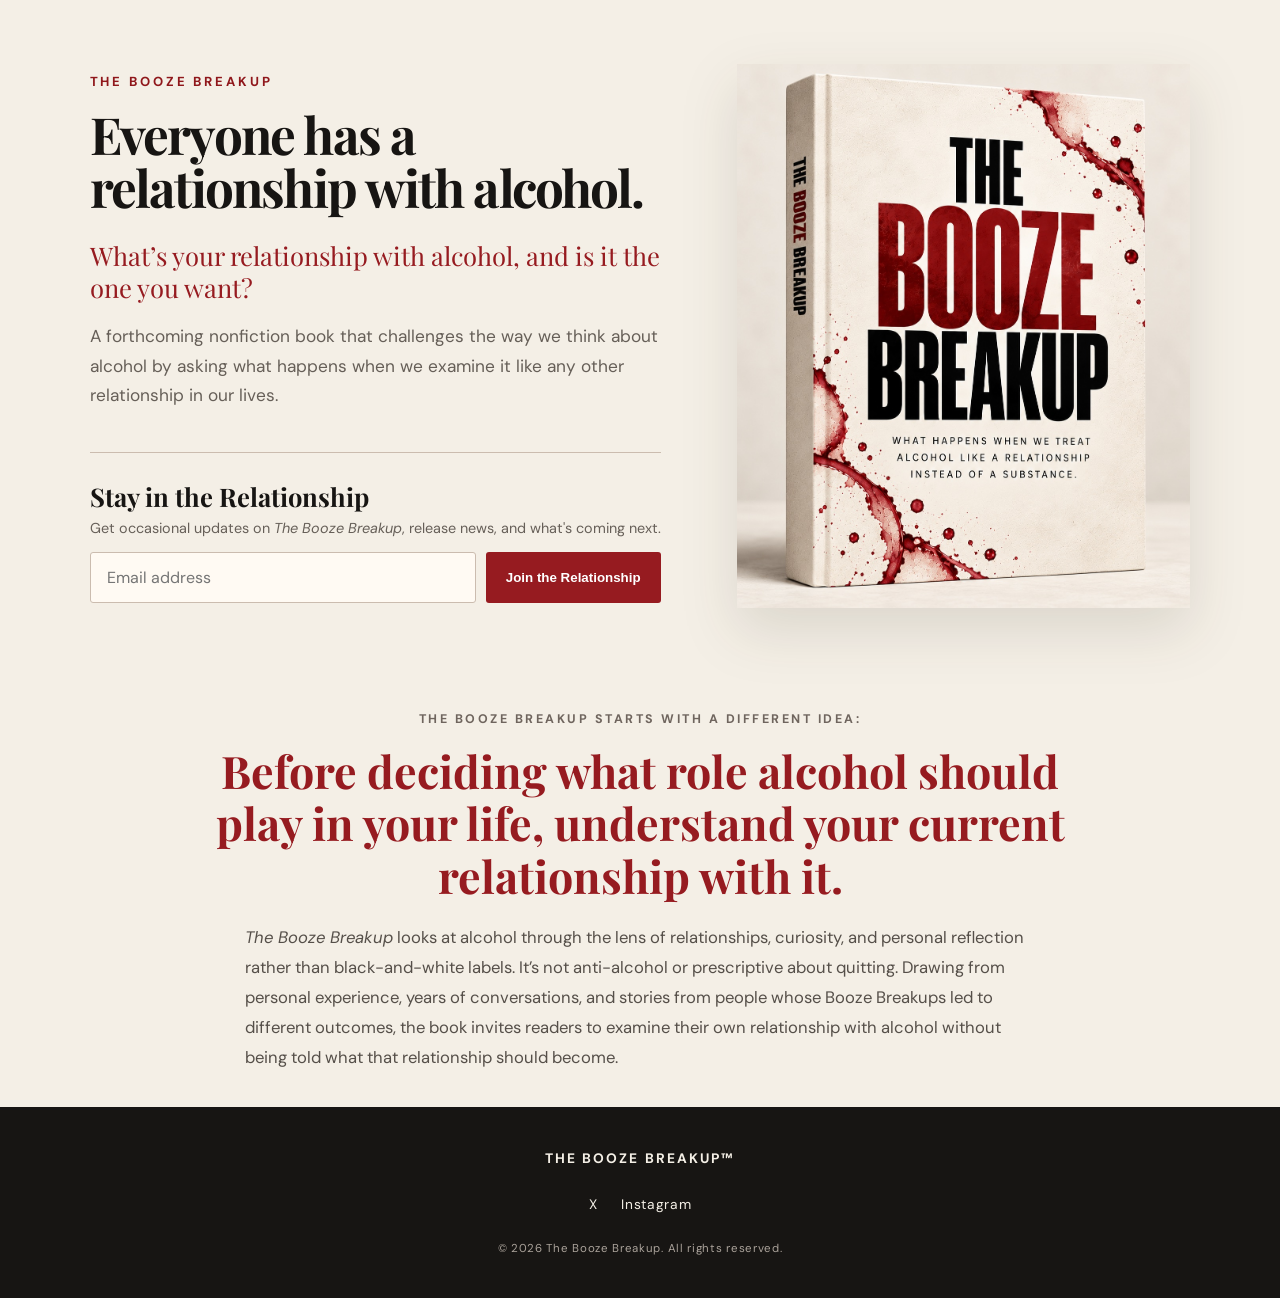
==== commit c8e5874a: "Add files via upload" ====
--- a/index.html
+++ b/index.html
@@ -46,7 +46,7 @@
     </section>
   </main>
 
-  <section class="mobile-signup-section">
+  <section class="mobile-signup-section" aria-label="Email updates">
     <div class="signup signup-mobile">
       <h2>Stay in the Relationship</h2>
       <p>Get occasional updates on <em>The Booze Breakup</em>, release news, and what's coming next.</p>
@@ -61,7 +61,7 @@
 
 
   <footer>
-    <div>THE BOOZE BREAKUP™™</div>
+    <div>THE BOOZE BREAKUP™</div>
     <nav><a href="https://x.com/theboozebreakup">X</a><a href="https://www.instagram.com/theboozebreakup">Instagram</a></nav>
     <small>© 2026 The Booze Breakup. All rights reserved.</small>
   </footer>
--- a/styles.css
+++ b/styles.css
@@ -95,16 +95,17 @@
 }
 
 
-/* Final responsive layout */
+/* Responsive signup placement: preserves existing desktop layout */
 .mobile-signup-section {
   display: none;
 }
 
+/* Footer alignment only */
 footer {
-  text-align: center;
-  justify-content: center;
   flex-direction: column;
   align-items: center;
+  justify-content: center;
+  text-align: center;
 }
 
 footer > div {
@@ -125,36 +126,14 @@
   .mobile-signup-section {
     display: block;
     padding: 48px 24px 56px;
-    border-top: 1px solid rgba(92, 78, 67, .22);
+    background: var(--cream, #f5efe5);
   }
 
   .mobile-signup-section .signup {
     display: block;
+    width: 100%;
     max-width: 100%;
     margin: 0 auto;
-  }
-
-  .about {
-    padding-bottom: 48px;
-  }
-
-  .about h2 {
-    font-size: clamp(1.58rem, 7.4vw, 2.35rem);
-    line-height: 1.16;
-    margin-bottom: 28px;
-  }
-
-  .about .eyebrow {
-    margin-bottom: 22px;
-  }
-
-  footer {
-    text-align: center;
-    align-items: center;
-  }
-
-  footer nav {
-    justify-content: center;
   }
 }
 
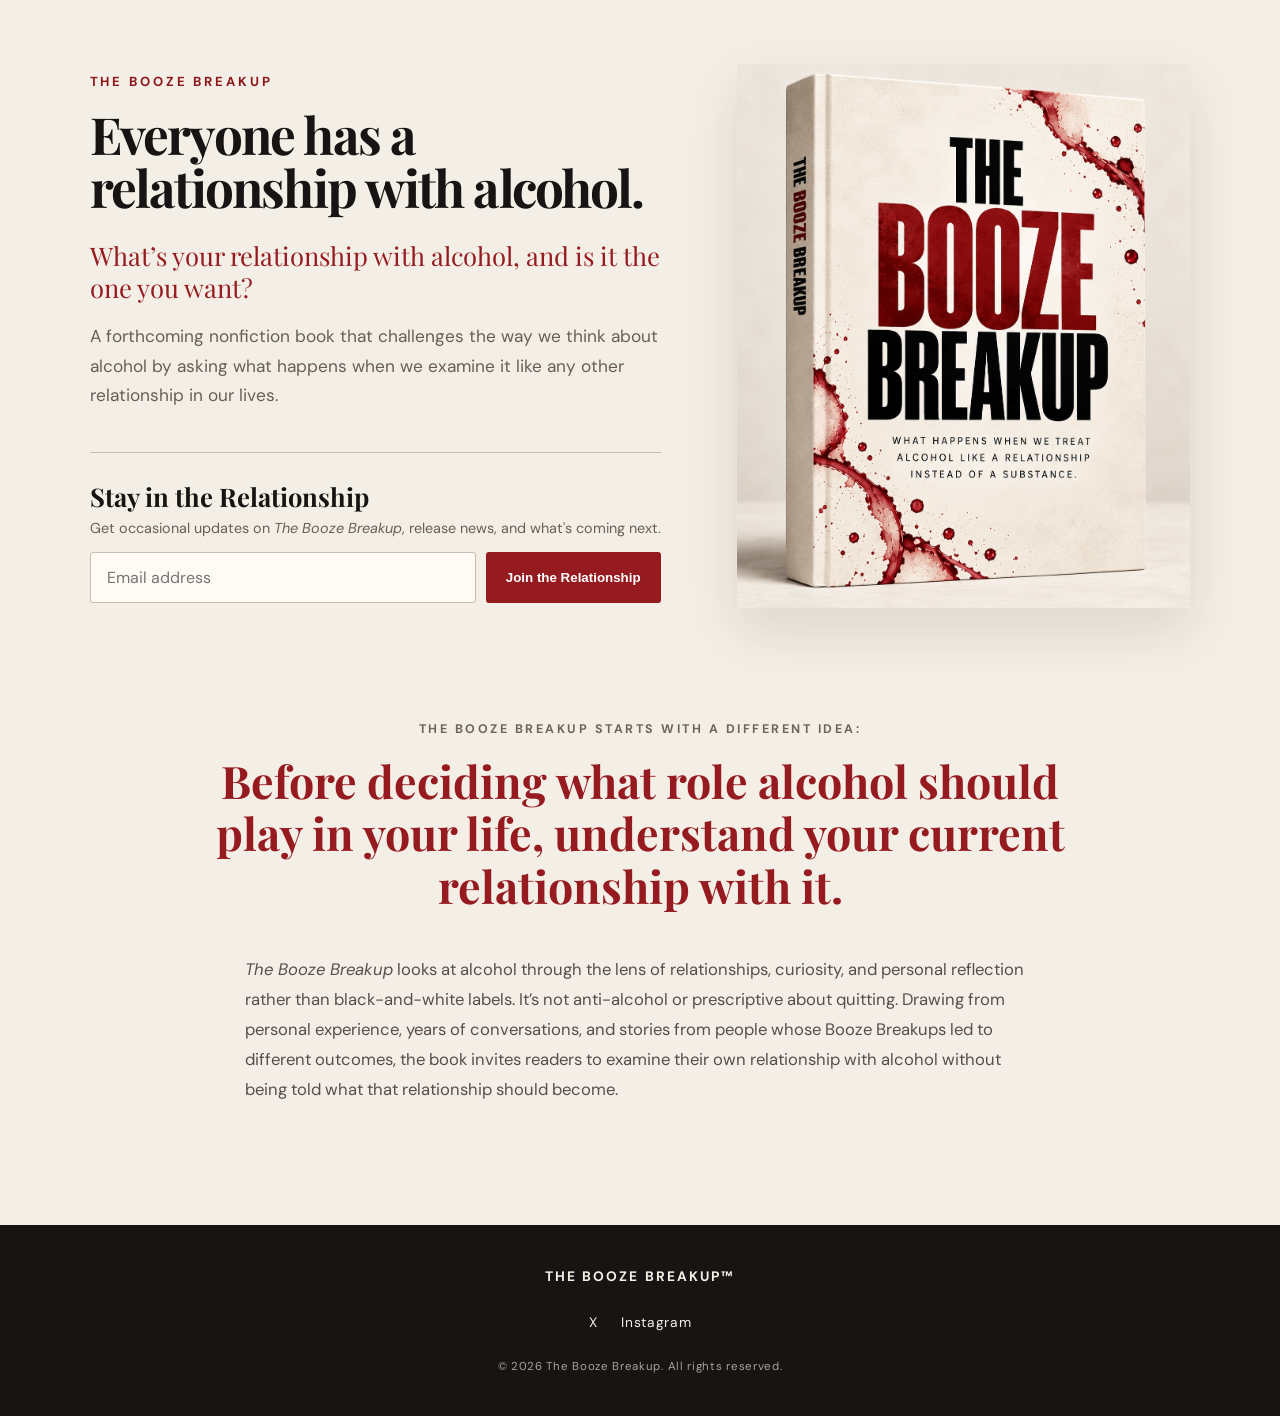
==== commit 559e4894: "Add files via upload" ====
--- a/index.html
+++ b/index.html
@@ -9,7 +9,7 @@
   <link rel="preconnect" href="https://fonts.gstatic.com" crossorigin>
   <link href="https://fonts.googleapis.com/css2?family=DM+Sans:wght@400;500;600;700&family=Playfair+Display:ital,wght@0,600;1,600&display=swap" rel="stylesheet">
   <link rel="icon" type="image/png" href="favicon.png">
-  <link rel="stylesheet" href="styles.css">
+  <link rel="stylesheet" href="styles.css?v=20260925-1945">
 </head>
 <body>
   <main>
@@ -47,7 +47,7 @@
   </main>
 
   <section class="mobile-signup-section" aria-label="Email updates">
-    <div class="signup signup-mobile">
+    <div class="signup">
       <h2>Stay in the Relationship</h2>
       <p>Get occasional updates on <em>The Booze Breakup</em>, release news, and what's coming next.</p>
       <form class="signup-form" action="https://assets.mailerlite.com/jsonp/2660817/forms/199604704153437531/subscribe" method="post">
--- a/styles.css
+++ b/styles.css
@@ -82,29 +82,15 @@
 }
 
 
-/* Desktop section spacing refinement */
-@media (min-width: 801px) {
-  .about {
-    padding-top: 44px;
-    padding-bottom: 34px;
-  }
-
-  .about h2 {
-    margin-bottom: 20px;
-  }
+/* FINAL: responsive signup placement and centered footer */
+.mobile-signup-section {
+  display: none !important;
 }
 
-
-/* Responsive signup placement: preserves existing desktop layout */
-.mobile-signup-section {
-  display: none;
-}
-
-/* Footer alignment only */
 footer {
   flex-direction: column;
+  justify-content: center;
   align-items: center;
-  justify-content: center;
   text-align: center;
 }
 
@@ -118,22 +104,28 @@
   justify-content: center;
 }
 
+footer small {
+  text-align: center;
+}
+
 @media (max-width: 800px) {
   .signup-desktop {
     display: none !important;
   }
 
   .mobile-signup-section {
-    display: block;
-    padding: 48px 24px 56px;
-    background: var(--cream, #f5efe5);
+    display: block !important;
+    padding: 46px 24px 56px;
+    background: #f4efe6;
   }
 
   .mobile-signup-section .signup {
-    display: block;
-    width: 100%;
-    max-width: 100%;
-    margin: 0 auto;
+    max-width: none;
+    margin: 0;
+  }
+
+  .mobile-signup-section .signup form {
+    flex-direction: column;
   }
 }
 
@@ -146,3 +138,29 @@
     display: none !important;
   }
 }
+
+
+/* Mobile section separators and spacing */
+@media (max-width: 800px) {
+  .hero {
+    padding-bottom: 46px;
+    border-bottom: 1px solid #cbbcaf;
+  }
+
+  .about {
+    padding-top: 50px;
+    padding-bottom: 54px;
+    border-bottom: 1px solid #cbbcaf;
+  }
+
+  .mobile-signup-section {
+    padding-top: 44px;
+    padding-bottom: 52px;
+  }
+
+  /* The section border above now provides the separator */
+  .mobile-signup-section .signup {
+    border-top: 0;
+    padding-top: 0;
+  }
+}
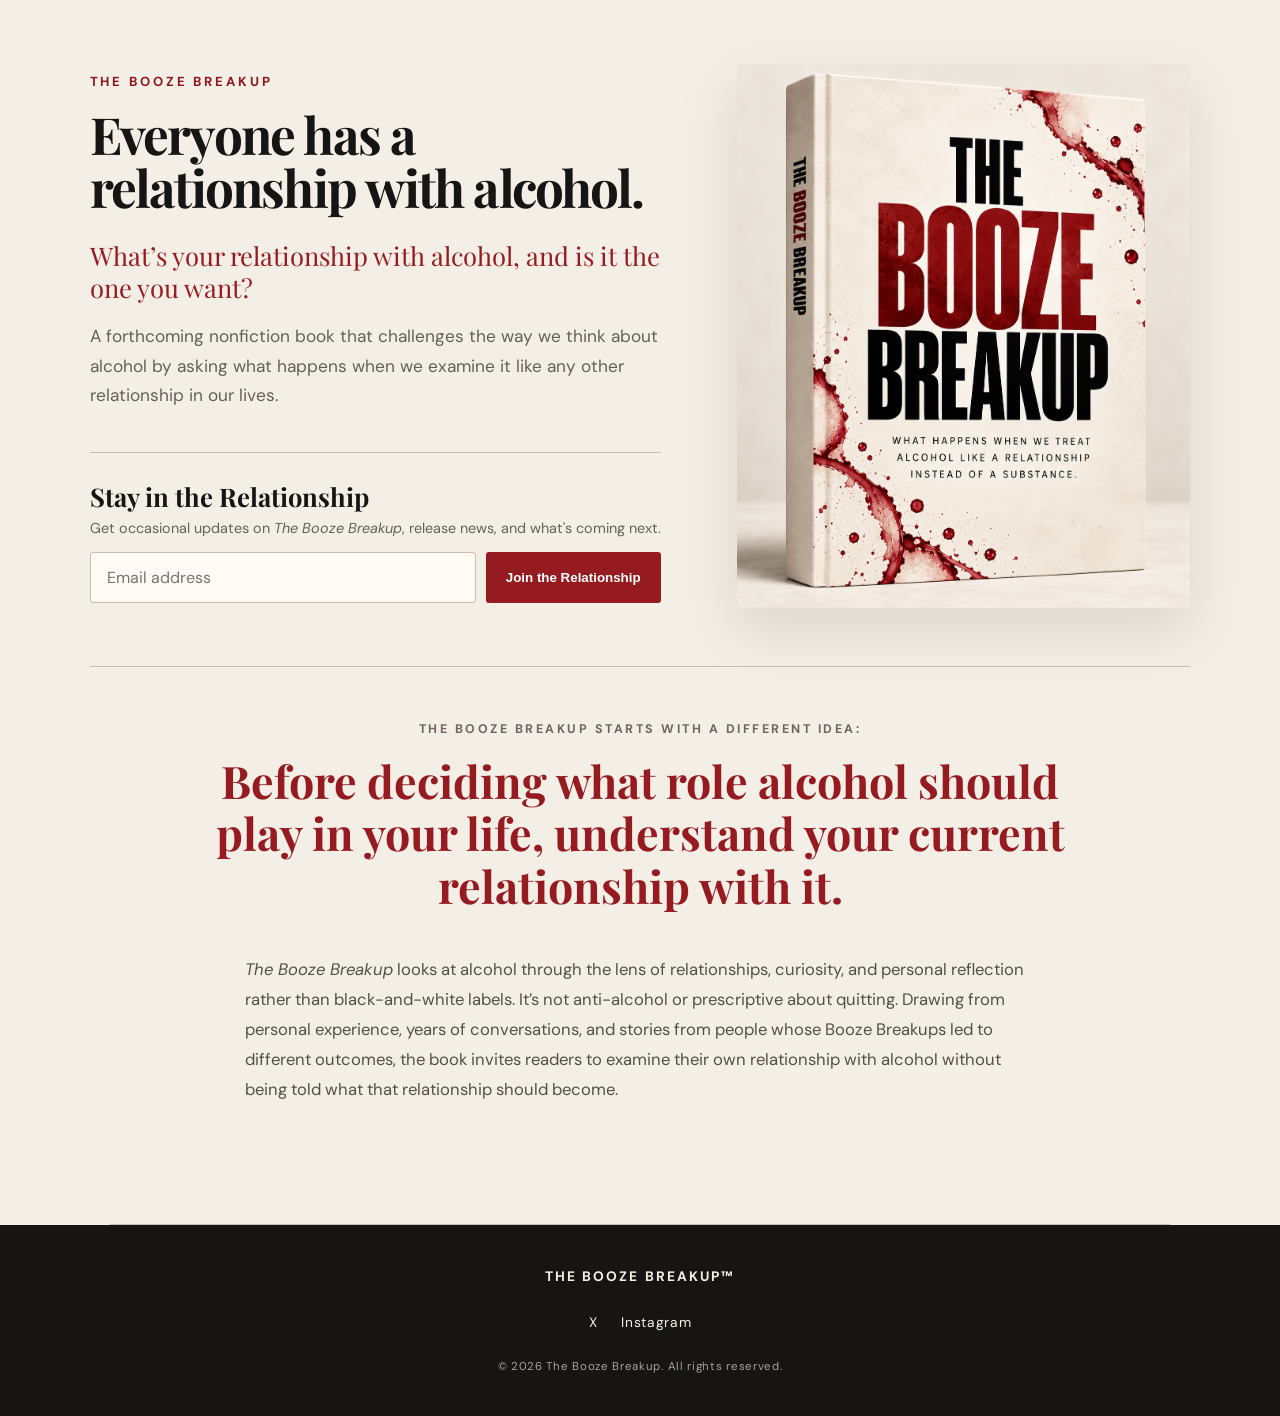
==== commit 225159e7: "Add files via upload" ====
--- a/index.html
+++ b/index.html
@@ -9,7 +9,7 @@
   <link rel="preconnect" href="https://fonts.gstatic.com" crossorigin>
   <link href="https://fonts.googleapis.com/css2?family=DM+Sans:wght@400;500;600;700&family=Playfair+Display:ital,wght@0,600;1,600&display=swap" rel="stylesheet">
   <link rel="icon" type="image/png" href="favicon.png">
-  <link rel="stylesheet" href="styles.css?v=20260925-1945">
+  <link rel="stylesheet" href="styles.css?v=20260925-1950">
 </head>
 <body>
   <main>
--- a/styles.css
+++ b/styles.css
@@ -164,3 +164,50 @@
     padding-top: 0;
   }
 }
+
+/* 2026-09-25: restore desktop section separators and tighten mobile transitions */
+@media (min-width: 801px) {
+  .hero {
+    position: relative;
+  }
+
+  .hero::after {
+    content: "";
+    position: absolute;
+    left: 7vw;
+    right: 7vw;
+    bottom: 0;
+    height: 1px;
+    background: #cbbcaf;
+  }
+
+  .about {
+    position: relative;
+  }
+
+  .about::after {
+    content: "";
+    position: absolute;
+    left: 7vw;
+    right: 7vw;
+    bottom: 0;
+    height: 1px;
+    background: #cbbcaf;
+  }
+}
+
+@media (max-width: 800px) {
+  .hero {
+    padding-bottom: 32px;
+  }
+
+  .about {
+    padding-top: 34px;
+    padding-bottom: 42px;
+  }
+
+  .mobile-signup-section {
+    padding-top: 34px;
+    padding-bottom: 52px;
+  }
+}
